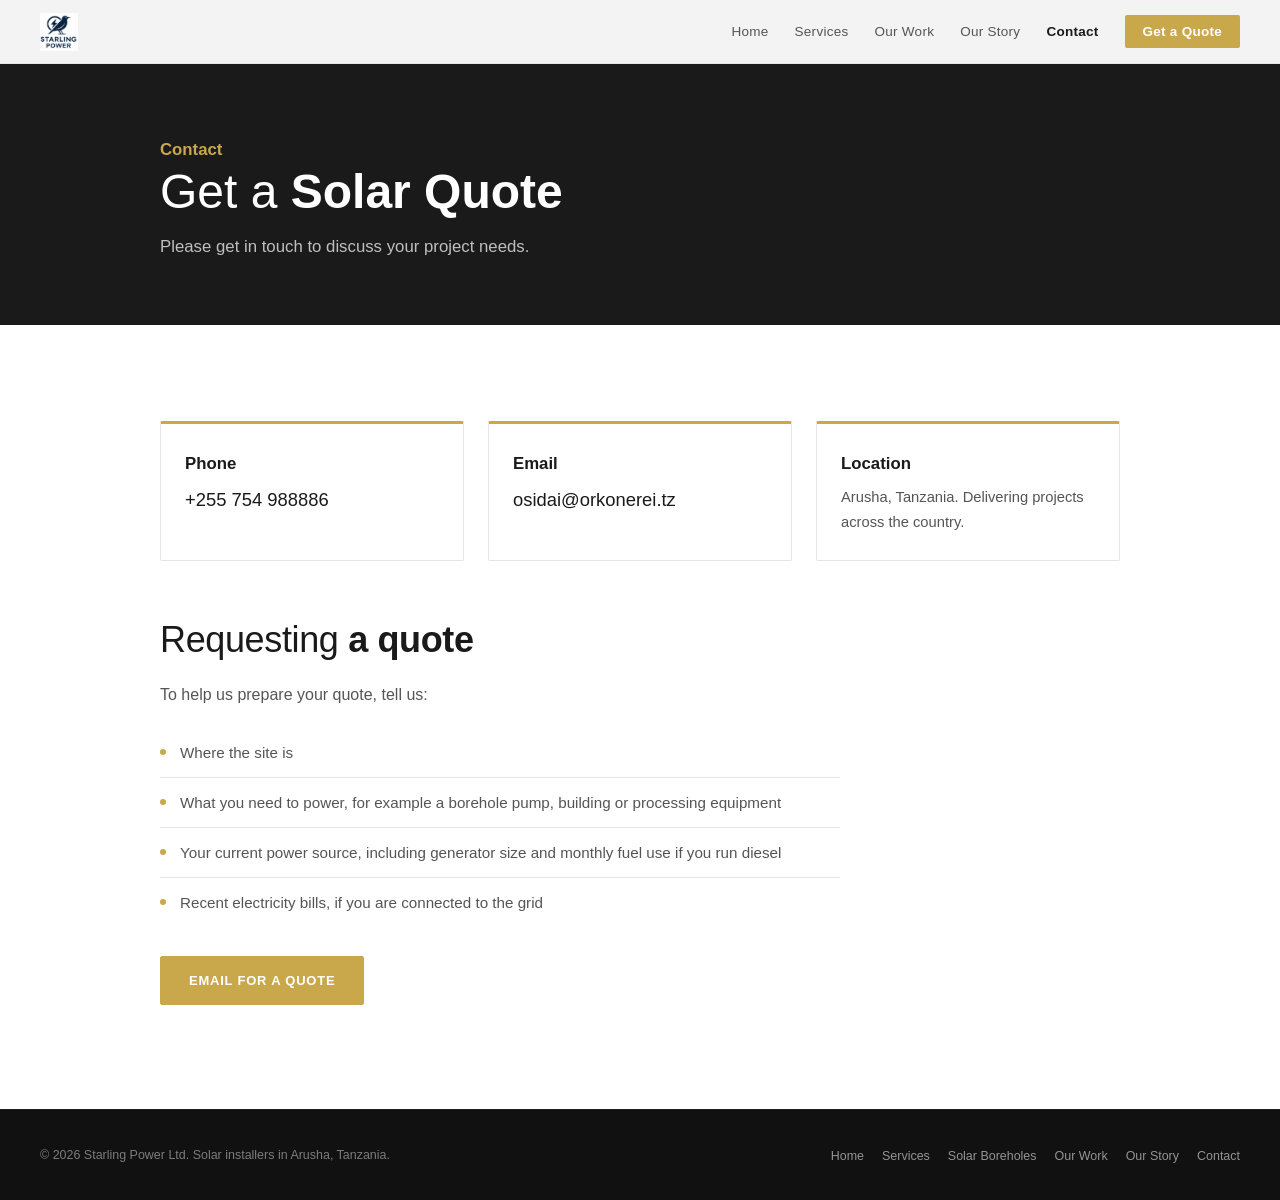
==== contact.html @ bae8ad11 "Add files via upload" ====
<!DOCTYPE html>
<html lang="en">
<head>
  <meta charset="utf-8">
  <meta name="viewport" content="width=device-width, initial-scale=1.0">
  <title>Contact Starling Power | Get a Solar Quote in Tanzania</title>
  <meta name="description" content="Contact Starling Power in Arusha for a commercial solar quote, energy audit or solar borehole anywhere in Tanzania. Call +255 754 988886.">
  <meta name="robots" content="index, follow">
  <link rel="canonical" href="https://starlingpowertz.com/contact.html">
  <meta name="geo.region" content="TZ-01">
  <meta name="geo.placename" content="Arusha, Tanzania">
  <meta property="og:type" content="website">
  <meta property="og:site_name" content="Starling Power">
  <meta property="og:title" content="Contact Starling Power | Get a Solar Quote in Tanzania">
  <meta property="og:description" content="Contact Starling Power in Arusha for a commercial solar quote, energy audit or solar borehole anywhere in Tanzania. Call +255 754 988886.">
  <meta property="og:url" content="https://starlingpowertz.com/contact.html">
  <meta property="og:image" content="https://starlingpowertz.com/Solar%20panel.jpeg">
  <meta property="og:locale" content="en_GB">
  <meta name="twitter:card" content="summary_large_image">
  <link rel="icon" href="Starling Power logo.png" type="image/png">
  <link rel="stylesheet" href="styles.css">
</head>
<body>

<header>
  <nav aria-label="Main navigation">
    <a href="index.html" class="nav-brand" aria-label="Starling Power home">
      <img src="Starling Power logo.png" alt="Starling Power logo">
    </a>
    <button class="nav-toggle" aria-label="Open menu" aria-expanded="false" aria-controls="nav-links">
      <span></span><span></span><span></span>
    </button>
    <ul class="nav-links" id="nav-links">
      <li><a href="index.html">Home</a></li>
      <li><a href="services.html">Services</a></li>
      <li><a href="our-work.html">Our Work</a></li>
      <li><a href="our-story.html">Our Story</a></li>
      <li><a href="contact.html" aria-current="page">Contact</a></li>
      <li><a href="contact.html" class="nav-quote">Get a Quote</a></li>
    </ul>
  </nav>
</header>

<main>

  <section class="page-intro">
    <div class="container">
      <p class="section-label">Contact</p>
      <h1>Get a <strong>Solar Quote</strong></h1>
      <p>Please get in touch to discuss your project needs.</p>
    </div>
  </section>

  <section>
    <div class="container">
      <div class="contact-details">
        <div class="card">
          <h3>Phone</h3>
          <a href="tel:+255754988886">+255 754 988886</a>
        </div>
        <div class="card">
          <h3>Email</h3>
          <a href="mailto:osidai@orkonerei.tz?subject=Solar%20quote%20request">osidai@orkonerei.tz</a>
        </div>
        <div class="card">
          <h3>Location</h3>
          <p style="margin:0;">Arusha, Tanzania. Delivering projects across the country.</p>
        </div>
      </div>

      <h2 style="margin-top:56px;">Requesting <strong>a quote</strong></h2>
      <p>To help us prepare your quote, tell us:</p>
      <ul class="bullet-list">
        <li>Where the site is</li>
        <li>What you need to power, for example a borehole pump, building or processing equipment</li>
        <li>Your current power source, including generator size and monthly fuel use if you run diesel</li>
        <li>Recent electricity bills, if you are connected to the grid</li>
      </ul>
      <p style="margin-top:28px;"><a href="mailto:osidai@orkonerei.tz?subject=Solar%20quote%20request" class="btn" style="color:#fff;text-decoration:none;">Email for a Quote</a></p>
    </div>
  </section>

</main>

<footer>
  <span class="footer-note">&copy; 2026 Starling Power Ltd. Solar installers in Arusha, Tanzania.</span>
  <ul class="footer-links">
    <li><a href="index.html">Home</a></li>
    <li><a href="services.html">Services</a></li>
    <li><a href="solar-boreholes.html">Solar Boreholes</a></li>
    <li><a href="our-work.html">Our Work</a></li>
    <li><a href="our-story.html">Our Story</a></li>
    <li><a href="contact.html">Contact</a></li>
  </ul>
</footer>

<script>
  // Mobile menu toggle
  (function () {
    var btn = document.querySelector('.nav-toggle');
    var links = document.getElementById('nav-links');
    btn.addEventListener('click', function () {
      var open = links.classList.toggle('open');
      btn.setAttribute('aria-expanded', open ? 'true' : 'false');
    });
  })();
</script>

</body>
</html>
---- styles.css ----
*, *::before, *::after { box-sizing: border-box; margin: 0; padding: 0; }

:root {
  --ink: #1a1a1a;
  --mid: #555;
  --muted: #888;
  --border: #e5e5e5;
  --bg: #fafafa;
  --white: #ffffff;
  --gold: #c9a84c;
  --gold-dark: #b8913e;
  --gold-light: #f0e6cc;
  --section-pad: 88px 24px;
  --nav-h: 64px;
}

html { scroll-behavior: smooth; scroll-padding-top: var(--nav-h); }

@media (prefers-reduced-motion: reduce) {
  html { scroll-behavior: auto; }
  * { transition: none !important; }
}

body {
  font-family: -apple-system, BlinkMacSystemFont, 'Segoe UI', Helvetica, Arial, sans-serif;
  color: var(--ink);
  background: var(--white);
  line-height: 1.65;
  -webkit-font-smoothing: antialiased;
}

img { max-width: 100%; }

a:focus-visible, button:focus-visible {
  outline: 2px solid var(--gold);
  outline-offset: 3px;
}

/* ── NAV ── */
nav {
  position: fixed;
  top: 0; left: 0; right: 0;
  z-index: 100;
  height: var(--nav-h);
  background: rgba(255,255,255,0.95);
  backdrop-filter: blur(8px);
  border-bottom: 1px solid var(--border);
  padding: 0 40px;
  display: flex;
  align-items: center;
  justify-content: space-between;
}

.nav-brand { display: flex; align-items: center; }
.nav-brand img { height: 38px; width: auto; display: block; }

.nav-links {
  display: flex;
  gap: 26px;
  align-items: center;
  list-style: none;
}

.nav-links a {
  font-size: 13.5px;
  color: var(--mid);
  text-decoration: none;
  letter-spacing: 0.02em;
  transition: color 0.2s;
}

.nav-links a:hover { color: var(--ink); }

.nav-links a.nav-quote {
  background: var(--gold);
  color: var(--white);
  padding: 9px 18px;
  border-radius: 2px;
  font-weight: 600;
}

.nav-links a.nav-quote:hover { background: var(--gold-dark); color: var(--white); }

.nav-toggle {
  display: none;
  background: none;
  border: 0;
  cursor: pointer;
  padding: 8px;
}

.nav-toggle span {
  display: block;
  width: 22px;
  height: 2px;
  background: var(--ink);
  margin: 5px 0;
}

/* ── GENERAL LINKS ── */
p a {
  color: var(--gold-dark);
  text-decoration: none;
  font-weight: 500;
}

p a:hover { text-decoration: underline; }

/* ── BUTTONS ── */
.btn {
  display: inline-block;
  padding: 13px 28px;
  background: var(--gold);
  color: var(--white);
  text-decoration: none;
  font-size: 13px;
  font-weight: 600;
  letter-spacing: 0.06em;
  text-transform: uppercase;
  border-radius: 2px;
  border: 1px solid var(--gold);
  transition: background 0.2s;
}

.btn:hover { background: var(--gold-dark); border-color: var(--gold-dark); }

.btn-ghost {
  background: transparent;
  color: var(--white);
  border-color: rgba(255,255,255,0.6);
}

.btn-ghost:hover { background: rgba(255,255,255,0.12); border-color: var(--white); }

.text-link {
  font-size: 0.85rem;
  font-weight: 600;
  color: var(--gold-dark);
  text-decoration: none;
}

.text-link:hover { text-decoration: underline; }

/* ── HERO ── */
.hero {
  position: relative;
  min-height: 100vh;
  display: flex;
  align-items: center;
  justify-content: center;
  overflow: hidden;
}

.hero-bg {
  position: absolute;
  inset: 0;
  background: url('Solar panel.jpeg') center/cover no-repeat;
  filter: brightness(0.38);
}

.hero-content {
  position: relative;
  text-align: center;
  padding: 120px 24px 80px;
  max-width: 760px;
}

.hero-logo-wrap {
  width: 150px;
  height: 150px;
  border-radius: 50%;
  background: #fff;
  overflow: hidden;
  display: flex;
  align-items: center;
  justify-content: center;
  margin: 0 auto 32px;
  box-shadow: 0 6px 32px rgba(0,0,0,0.45);
  padding: 14px;
}

.hero-logo { width: 100%; height: 100%; object-fit: contain; display: block; }

.hero-place {
  font-size: 13px;
  color: var(--gold);
  margin-bottom: 14px;
  letter-spacing: 0.04em;
}

.hero h1 {
  font-size: clamp(2.1rem, 5.5vw, 3.6rem);
  font-weight: 300;
  color: var(--white);
  line-height: 1.12;
  margin-bottom: 24px;
  letter-spacing: -0.01em;
}

.hero h1 .line-strong { font-weight: 600; display: block; }

.hero p {
  font-size: 1.05rem;
  color: rgba(255,255,255,0.78);
  max-width: 560px;
  margin: 0 auto 36px;
}

.hero-ctas { display: flex; gap: 14px; justify-content: center; flex-wrap: wrap; }

/* ── SECTIONS ── */
section { padding: var(--section-pad); }
.tint { background: var(--bg); }

.container { max-width: 960px; margin: 0 auto; }

.section-label {
  font-size: 13px;
  font-weight: 600;
  color: var(--gold-dark);
  margin-bottom: 10px;
}

h2 {
  font-size: clamp(1.6rem, 3vw, 2.25rem);
  font-weight: 300;
  letter-spacing: -0.01em;
  margin-bottom: 20px;
  line-height: 1.25;
}

h2 strong { font-weight: 600; }

h3 {
  font-size: 1.05rem;
  font-weight: 600;
  color: var(--ink);
  margin-bottom: 8px;
}

.lead {
  font-size: 1.1rem;
  color: var(--mid);
  max-width: 680px;
  margin-bottom: 28px;
}

p {
  color: var(--mid);
  margin-bottom: 16px;
  max-width: 680px;
}

/* ── GRIDS ── */
.grid-3 {
  display: grid;
  grid-template-columns: repeat(auto-fit, minmax(240px, 1fr));
  gap: 24px;
  margin-top: 36px;
}

.card {
  background: var(--white);
  border: 1px solid var(--border);
  border-top: 3px solid var(--gold);
  border-radius: 2px;
  padding: 26px 24px;
  display: flex;
  flex-direction: column;
}

.card p { font-size: 0.92rem; margin-bottom: 14px; }
.card .text-link:first-of-type { margin-top: auto; }

/* Stats strip */
.stats {
  display: grid;
  grid-template-columns: repeat(auto-fit, minmax(200px, 1fr));
  gap: 1px;
  background: var(--border);
  border: 1px solid var(--border);
  margin-top: 40px;
}

.stat { background: var(--white); padding: 28px 24px; }

.stat .number {
  font-size: 2.1rem;
  font-weight: 300;
  color: var(--gold-dark);
  line-height: 1;
  margin-bottom: 10px;
}

.stat .label { font-size: 0.9rem; font-weight: 600; color: var(--ink); margin-bottom: 4px; }
.stat p { font-size: 0.85rem; color: var(--muted); margin: 0; }

/* Mission pillars */
.pillars {
  display: grid;
  grid-template-columns: repeat(auto-fit, minmax(200px, 1fr));
  gap: 0;
  margin-top: 32px;
  border-top: 1px solid var(--border);
}

.pillar {
  padding: 22px 20px 22px 0;
  font-size: 1.35rem;
  font-weight: 300;
  color: var(--ink);
  border-bottom: 1px solid var(--border);
}

/* Innovation tags */
.tags {
  display: flex;
  flex-wrap: wrap;
  gap: 10px;
  list-style: none;
  margin-top: 20px;
  max-width: 760px;
}

.tags li {
  background: var(--white);
  border: 1px solid var(--border);
  border-radius: 999px;
  padding: 8px 16px;
  font-size: 0.88rem;
  color: var(--ink);
}

/* Values */
.values-row {
  display: flex;
  gap: 40px;
  flex-wrap: wrap;
  margin-top: 28px;
}

.value-word {
  font-size: 1.6rem;
  font-weight: 300;
  color: var(--ink);
  padding-left: 16px;
  border-left: 3px solid var(--gold);
  line-height: 1.2;
}

/* Bullet list */
.bullet-list { list-style: none; margin-top: 20px; max-width: 680px; }

.bullet-list li {
  display: flex;
  align-items: flex-start;
  gap: 14px;
  padding: 12px 0;
  border-bottom: 1px solid var(--border);
  color: var(--mid);
  font-size: 0.95rem;
}

.bullet-list li:last-child { border-bottom: none; }

.bullet-list li::before {
  content: '';
  flex-shrink: 0;
  width: 6px;
  height: 6px;
  background: var(--gold);
  border-radius: 50%;
  margin-top: 9px;
}

.two-col {
  display: grid;
  grid-template-columns: 1fr 1fr;
  gap: 48px;
  align-items: start;
}

/* Legal block */
.legal-block {
  border-left: 3px solid var(--gold);
  padding: 18px 22px;
  background: var(--gold-light);
  border-radius: 0 4px 4px 0;
  margin-top: 24px;
}

.legal-block p { margin: 0; font-size: 0.9rem; color: var(--ink); }

/* ── OUR STORY ── */
.gallery {
  display: grid;
  grid-template-columns: 1fr 1fr;
  gap: 20px;
  margin-top: 28px;
}

.gallery figure { margin: 0; }

.gallery img {
  width: 100%;
  aspect-ratio: 16 / 9;
  object-fit: cover;
  border-radius: 4px;
  display: block;
}

.gallery figcaption { font-size: 0.85rem; color: var(--muted); margin-top: 8px; }

@media (max-width: 860px) { .gallery { grid-template-columns: 1fr; } }

.story-photo {
  width: 100%;
  height: auto;
  border-radius: 4px;
  display: block;
  margin: 8px 0 36px;
  max-height: 520px;
  object-fit: cover;
}

.founders {
  display: grid;
  grid-template-columns: 1fr 1fr;
  gap: 24px;
  margin-top: 28px;
}

.founder-card {
  background: var(--white);
  border: 1px solid var(--border);
  border-radius: 4px;
  padding: 26px;
}

.founder-card .name { font-size: 1.05rem; font-weight: 600; color: var(--ink); margin-bottom: 2px; }
.founder-card .role { font-size: 0.85rem; color: var(--muted); margin-bottom: 12px; }
.founder-card p { font-size: 0.92rem; margin: 0; }

.partners {
  display: flex;
  align-items: center;
  gap: 18px;
  flex-wrap: wrap;
  margin-top: 36px;
}

.partners .partner-label { font-size: 0.85rem; color: var(--muted); }

.partner-logo-pill {
  display: flex;
  align-items: center;
  justify-content: center;
  background: var(--white);
  border: 1px solid var(--border);
  border-radius: 6px;
  padding: 8px 14px;
  height: 54px;
  text-decoration: none;
}

.partner-logo-pill img { height: 34px; width: auto; max-width: 110px; object-fit: contain; display: block; }

/* ── CONTACT ── */
.contact { background: #1a1a1a; color: var(--white); padding: 72px 24px; }

.contact .container {
  display: flex;
  flex-wrap: wrap;
  align-items: center;
  justify-content: space-between;
  gap: 32px;
}

.contact h2 { color: var(--white); margin-bottom: 8px; }
.contact p { color: rgba(255,255,255,0.65); margin: 0; }

.contact-actions { display: flex; flex-direction: column; gap: 14px; align-items: flex-start; }

.contact-phone {
  font-size: 1.5rem;
  font-weight: 300;
  color: var(--white);
  text-decoration: none;
  letter-spacing: 0.02em;
}

.contact-phone:hover { color: var(--gold); }

.contact-email { font-size: 1rem; color: rgba(255,255,255,0.8); text-decoration: none; }
.contact-email:hover { color: var(--gold); }

/* ── FOOTER ── */
footer {
  background: #111;
  padding: 32px 40px;
  display: flex;
  flex-wrap: wrap;
  align-items: center;
  justify-content: space-between;
  gap: 20px;
  border-top: 1px solid rgba(255,255,255,0.06);
}

.footer-note { font-size: 0.78rem; color: rgba(255,255,255,0.45); }

.footer-links { display: flex; flex-wrap: wrap; gap: 18px; list-style: none; }

.footer-links a { font-size: 0.78rem; color: rgba(255,255,255,0.55); text-decoration: none; }
.footer-links a:hover { color: var(--gold); }

.divider { border: none; border-top: 1px solid var(--border); margin: 0; }

/* ── RESPONSIVE ── */
@media (max-width: 860px) {
  nav { padding: 0 20px; }
  .nav-toggle { display: block; }

  .nav-links {
    display: none;
    position: absolute;
    top: var(--nav-h);
    left: 0; right: 0;
    flex-direction: column;
    align-items: flex-start;
    gap: 0;
    background: var(--white);
    border-bottom: 1px solid var(--border);
    padding: 8px 20px 20px;
  }

  .nav-links.open { display: flex; }
  .nav-links li { width: 100%; }
  .nav-links a { display: block; padding: 12px 0; font-size: 15px; }
  .nav-links a.nav-quote { display: inline-block; margin-top: 10px; padding: 10px 18px; }

  .two-col, .founders { grid-template-columns: 1fr; gap: 24px; }
  footer { flex-direction: column; align-items: flex-start; }
  .contact .container { flex-direction: column; align-items: flex-start; }
}

/* ── MULTI-PAGE ADDITIONS ── */
.nav-links a[aria-current="page"] { color: var(--ink); font-weight: 600; }

.page-intro {
  background: var(--ink);
  color: var(--white);
  padding: calc(var(--nav-h) + 72px) 24px 64px;
}

.page-intro h1 {
  font-size: clamp(2rem, 4.5vw, 3rem);
  font-weight: 300;
  line-height: 1.15;
  margin-bottom: 14px;
  color: var(--white);
}

.page-intro h1 strong { font-weight: 600; }
.page-intro p { color: rgba(255,255,255,0.72); margin: 0; font-size: 1.05rem; }
.page-intro .section-label { color: var(--gold); }

.contact-details {
  display: grid;
  grid-template-columns: repeat(auto-fit, minmax(240px, 1fr));
  gap: 24px;
  margin-top: 8px;
}

.contact-details .card a { color: var(--ink); text-decoration: none; font-size: 1.15rem; }
.contact-details .card a:hover { color: var(--gold-dark); }


.spec-table { width: 100%; max-width: 680px; border-collapse: collapse; background: var(--white); border: 1px solid var(--border); }
.spec-table th, .spec-table td { padding: 12px 16px; text-align: left; border-bottom: 1px solid var(--border); font-size: 0.95rem; }
.spec-table thead th { font-weight: 600; color: var(--ink); background: var(--gold-light); }
.spec-table tbody th { font-weight: 500; color: var(--ink); }
.spec-table td { color: var(--mid); }
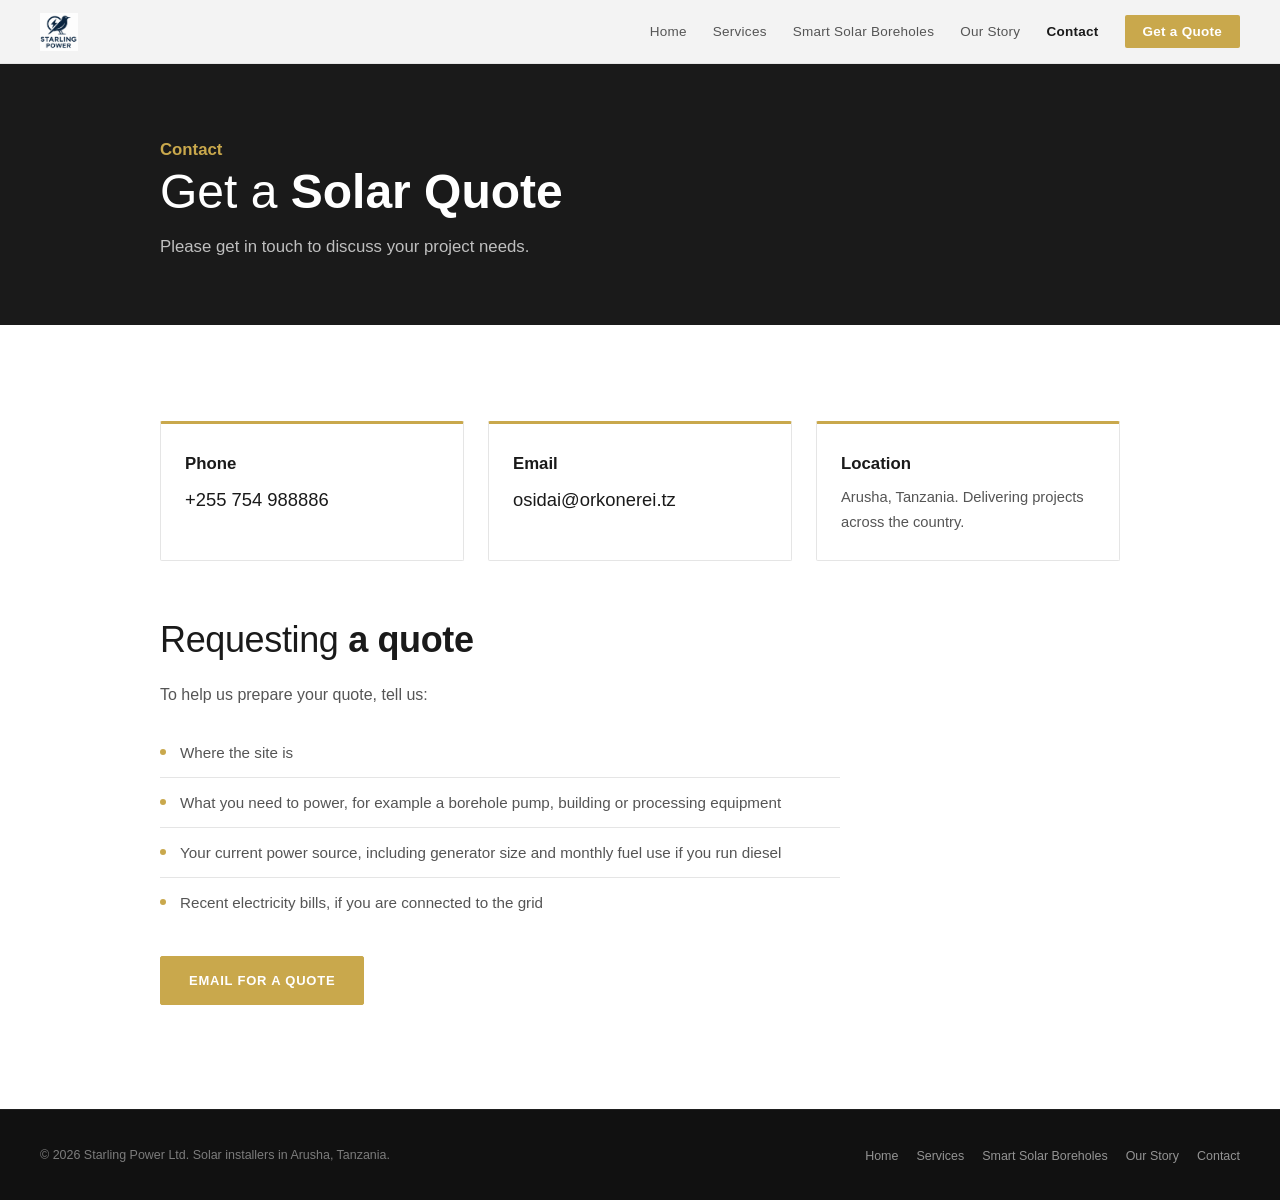
==== commit c275a6d8: "New changes" ====
--- a/contact.html
+++ b/contact.html
@@ -33,7 +33,7 @@
     <ul class="nav-links" id="nav-links">
       <li><a href="index.html">Home</a></li>
       <li><a href="services.html">Services</a></li>
-      <li><a href="our-work.html">Our Work</a></li>
+      <li><a href="solar-boreholes.html">Smart Solar Boreholes</a></li>
       <li><a href="our-story.html">Our Story</a></li>
       <li><a href="contact.html" aria-current="page">Contact</a></li>
       <li><a href="contact.html" class="nav-quote">Get a Quote</a></li>
@@ -87,8 +87,7 @@
   <ul class="footer-links">
     <li><a href="index.html">Home</a></li>
     <li><a href="services.html">Services</a></li>
-    <li><a href="solar-boreholes.html">Solar Boreholes</a></li>
-    <li><a href="our-work.html">Our Work</a></li>
+    <li><a href="solar-boreholes.html">Smart Solar Boreholes</a></li>
     <li><a href="our-story.html">Our Story</a></li>
     <li><a href="contact.html">Contact</a></li>
   </ul>
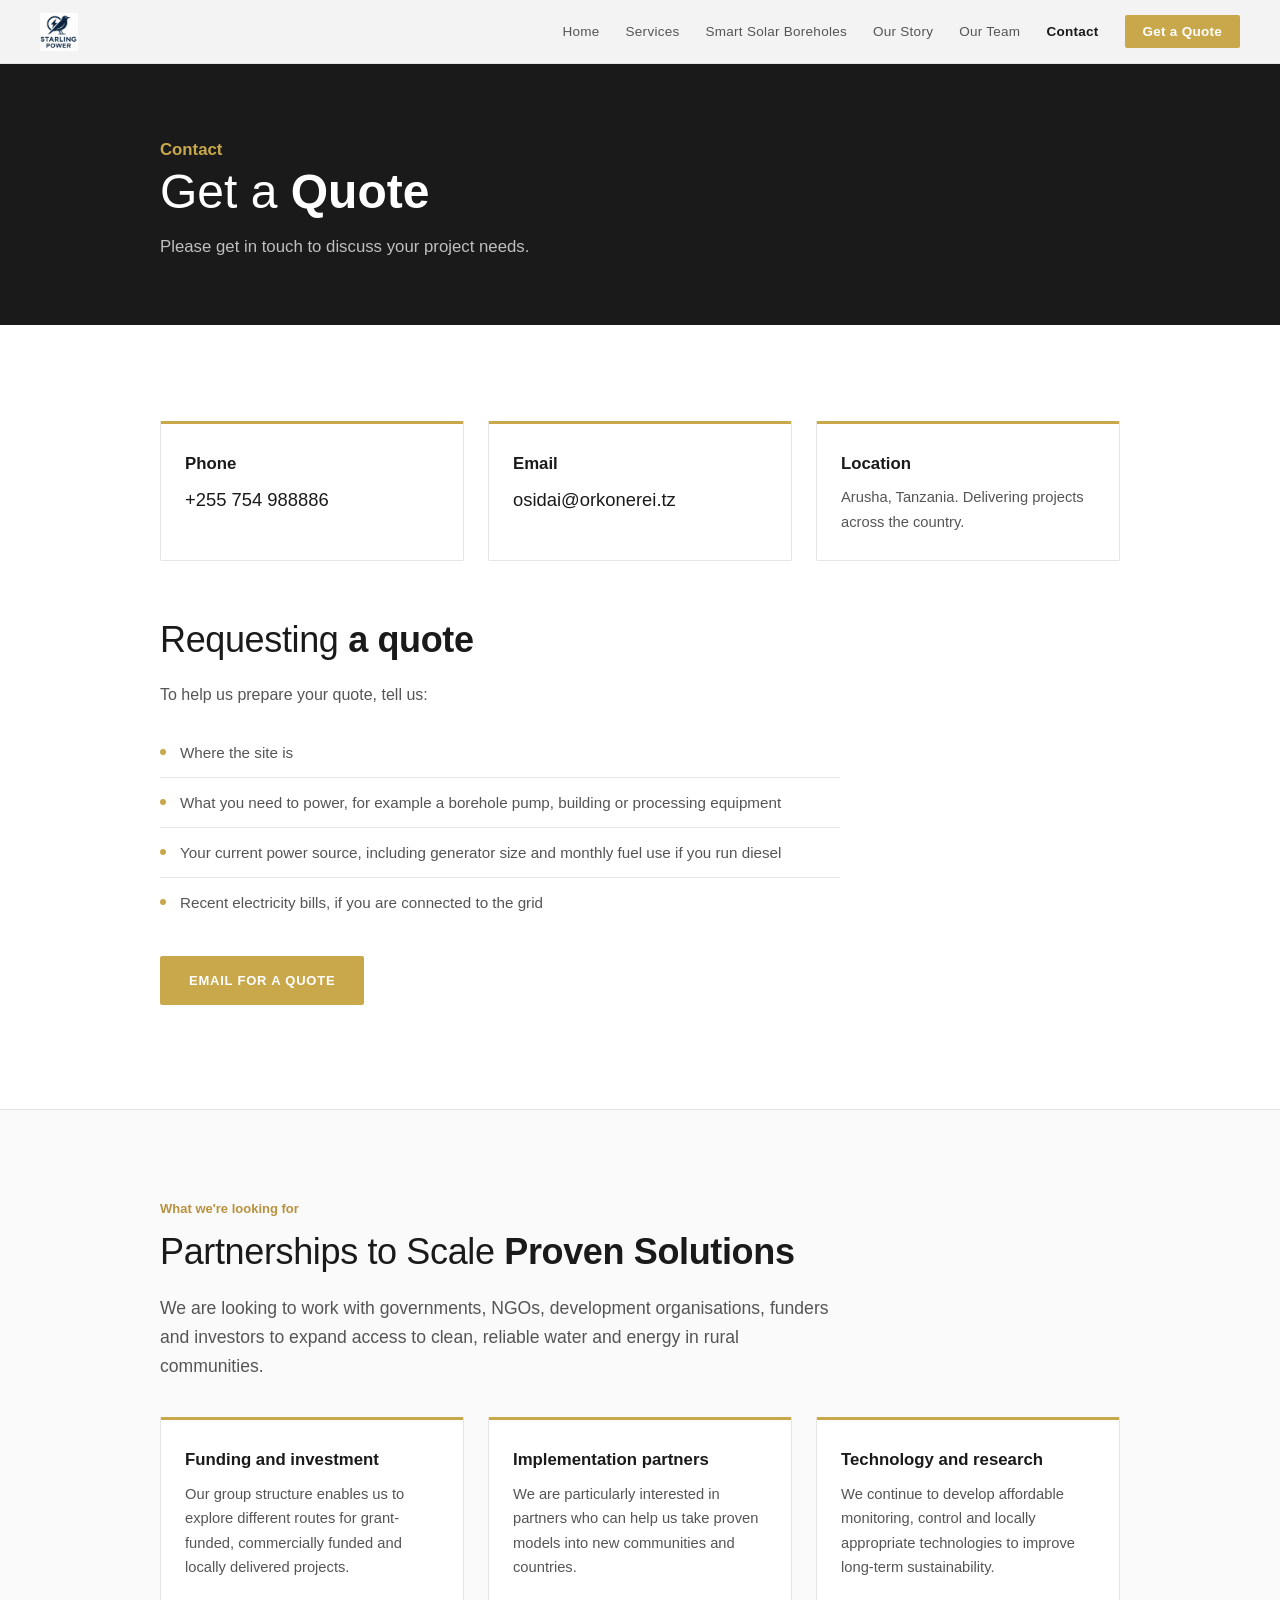
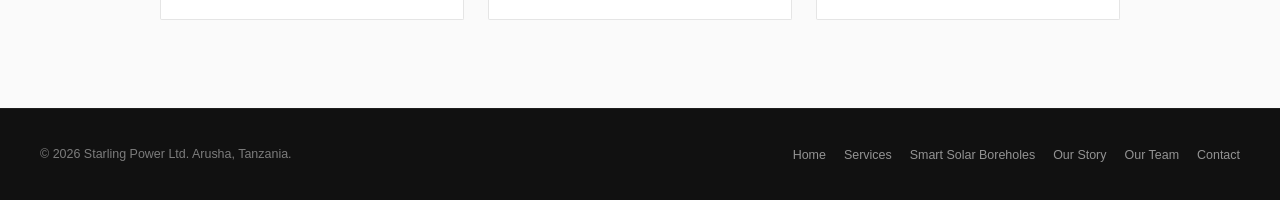
==== commit 8739ea17: "Add files via upload" ====
--- a/contact.html
+++ b/contact.html
@@ -3,16 +3,16 @@
 <head>
   <meta charset="utf-8">
   <meta name="viewport" content="width=device-width, initial-scale=1.0">
-  <title>Contact Starling Power | Get a Solar Quote in Tanzania</title>
-  <meta name="description" content="Contact Starling Power in Arusha for a commercial solar quote, energy audit or solar borehole anywhere in Tanzania. Call +255 754 988886.">
+  <title>Contact Starling Power | Get a Quote in Tanzania</title>
+  <meta name="description" content="Contact Starling Power in Arusha about solar boreholes, off-grid solar, partnerships or investment in Tanzania. Call +255 754 988886.">
   <meta name="robots" content="index, follow">
   <link rel="canonical" href="https://starlingpowertz.com/contact.html">
   <meta name="geo.region" content="TZ-01">
   <meta name="geo.placename" content="Arusha, Tanzania">
   <meta property="og:type" content="website">
   <meta property="og:site_name" content="Starling Power">
-  <meta property="og:title" content="Contact Starling Power | Get a Solar Quote in Tanzania">
-  <meta property="og:description" content="Contact Starling Power in Arusha for a commercial solar quote, energy audit or solar borehole anywhere in Tanzania. Call +255 754 988886.">
+  <meta property="og:title" content="Contact Starling Power | Get a Quote in Tanzania">
+  <meta property="og:description" content="Contact Starling Power in Arusha about solar boreholes, off-grid solar, partnerships or investment in Tanzania. Call +255 754 988886.">
   <meta property="og:url" content="https://starlingpowertz.com/contact.html">
   <meta property="og:image" content="https://starlingpowertz.com/Solar%20panel.jpeg">
   <meta property="og:locale" content="en_GB">
@@ -35,6 +35,7 @@
       <li><a href="services.html">Services</a></li>
       <li><a href="solar-boreholes.html">Smart Solar Boreholes</a></li>
       <li><a href="our-story.html">Our Story</a></li>
+      <li><a href="team.html">Our Team</a></li>
       <li><a href="contact.html" aria-current="page">Contact</a></li>
       <li><a href="contact.html" class="nav-quote">Get a Quote</a></li>
     </ul>
@@ -46,7 +47,7 @@
   <section class="page-intro">
     <div class="container">
       <p class="section-label">Contact</p>
-      <h1>Get a <strong>Solar Quote</strong></h1>
+      <h1>Get a <strong>Quote</strong></h1>
       <p>Please get in touch to discuss your project needs.</p>
     </div>
   </section>
@@ -60,7 +61,7 @@
         </div>
         <div class="card">
           <h3>Email</h3>
-          <a href="mailto:osidai@orkonerei.tz?subject=Solar%20quote%20request">osidai@orkonerei.tz</a>
+          <a href="mailto:osidai@orkonerei.tz?subject=Enquiry%20for%20Starling%20Power">osidai@orkonerei.tz</a>
         </div>
         <div class="card">
           <h3>Location</h3>
@@ -80,15 +81,40 @@
     </div>
   </section>
 
+  <hr class="divider">
+
+  <section id="work-with-us" class="tint">
+    <div class="container">
+      <p class="section-label">What we're looking for</p>
+      <h2>Partnerships to Scale <strong>Proven Solutions</strong></h2>
+      <p class="lead">We are looking to work with governments, NGOs, development organisations, funders and investors to expand access to clean, reliable water and energy in rural communities.</p>
+      <div class="grid-3">
+        <div class="card">
+          <h3>Funding and investment</h3>
+          <p>Our group structure enables us to explore different routes for grant-funded, commercially funded and locally delivered projects.</p>
+        </div>
+        <div class="card">
+          <h3>Implementation partners</h3>
+          <p>We are particularly interested in partners who can help us take proven models into new communities and countries.</p>
+        </div>
+        <div class="card">
+          <h3>Technology and research</h3>
+          <p>We continue to develop affordable monitoring, control and locally appropriate technologies to improve long-term sustainability.</p>
+        </div>
+      </div>
+    </div>
+  </section>
+
 </main>
 
 <footer>
-  <span class="footer-note">&copy; 2026 Starling Power Ltd. Solar installers in Arusha, Tanzania.</span>
+  <span class="footer-note">&copy; 2026 Starling Power Ltd. Arusha, Tanzania.</span>
   <ul class="footer-links">
     <li><a href="index.html">Home</a></li>
     <li><a href="services.html">Services</a></li>
     <li><a href="solar-boreholes.html">Smart Solar Boreholes</a></li>
     <li><a href="our-story.html">Our Story</a></li>
+    <li><a href="team.html">Our Team</a></li>
     <li><a href="contact.html">Contact</a></li>
   </ul>
 </footer>
--- a/styles.css
+++ b/styles.css
@@ -580,3 +580,26 @@
 .spec-table thead th { font-weight: 600; color: var(--ink); background: var(--gold-light); }
 .spec-table tbody th { font-weight: 500; color: var(--ink); }
 .spec-table td { color: var(--mid); }
+
+/* ── TEAM ── */
+.team-grid { display: grid; grid-template-columns: repeat(auto-fill, minmax(200px, 1fr)); gap: 24px; }
+.team-card { background: var(--white); border: 1px solid var(--border); border-radius: 4px; padding: 28px 20px; text-align: center; }
+.team-card .avatar { width: 88px; height: 88px; border-radius: 50%; background: var(--gold-light); color: var(--gold-dark); font-size: 1.6rem; font-weight: 600; display: flex; align-items: center; justify-content: center; margin: 0 auto 16px; }
+.team-card .name { font-weight: 600; color: var(--ink); margin-bottom: 4px; }
+.team-card .role { font-size: 0.85rem; color: var(--muted); }
+
+/* ── QUOTES ── */
+.quote-card { margin: 0; background: var(--bg); border-radius: 4px; padding: 28px; }
+.quote-card blockquote { font-size: 1rem; color: var(--ink); line-height: 1.7; margin-bottom: 14px; font-style: italic; }
+.quote-card figcaption { font-size: 0.85rem; font-weight: 600; color: var(--gold-dark); }
+
+/* ── NAV BREAKPOINT (six tabs) ── */
+@media (max-width: 1100px) {
+  nav { padding: 0 20px; }
+  .nav-toggle { display: block; }
+  .nav-links { display: none; position: absolute; top: var(--nav-h); left: 0; right: 0; flex-direction: column; align-items: flex-start; gap: 0; background: var(--white); border-bottom: 1px solid var(--border); padding: 8px 20px 20px; }
+  .nav-links.open { display: flex; }
+  .nav-links li { width: 100%; }
+  .nav-links a { display: block; padding: 12px 0; font-size: 15px; }
+  .nav-links a.nav-quote { display: inline-block; margin-top: 10px; padding: 10px 18px; }
+}
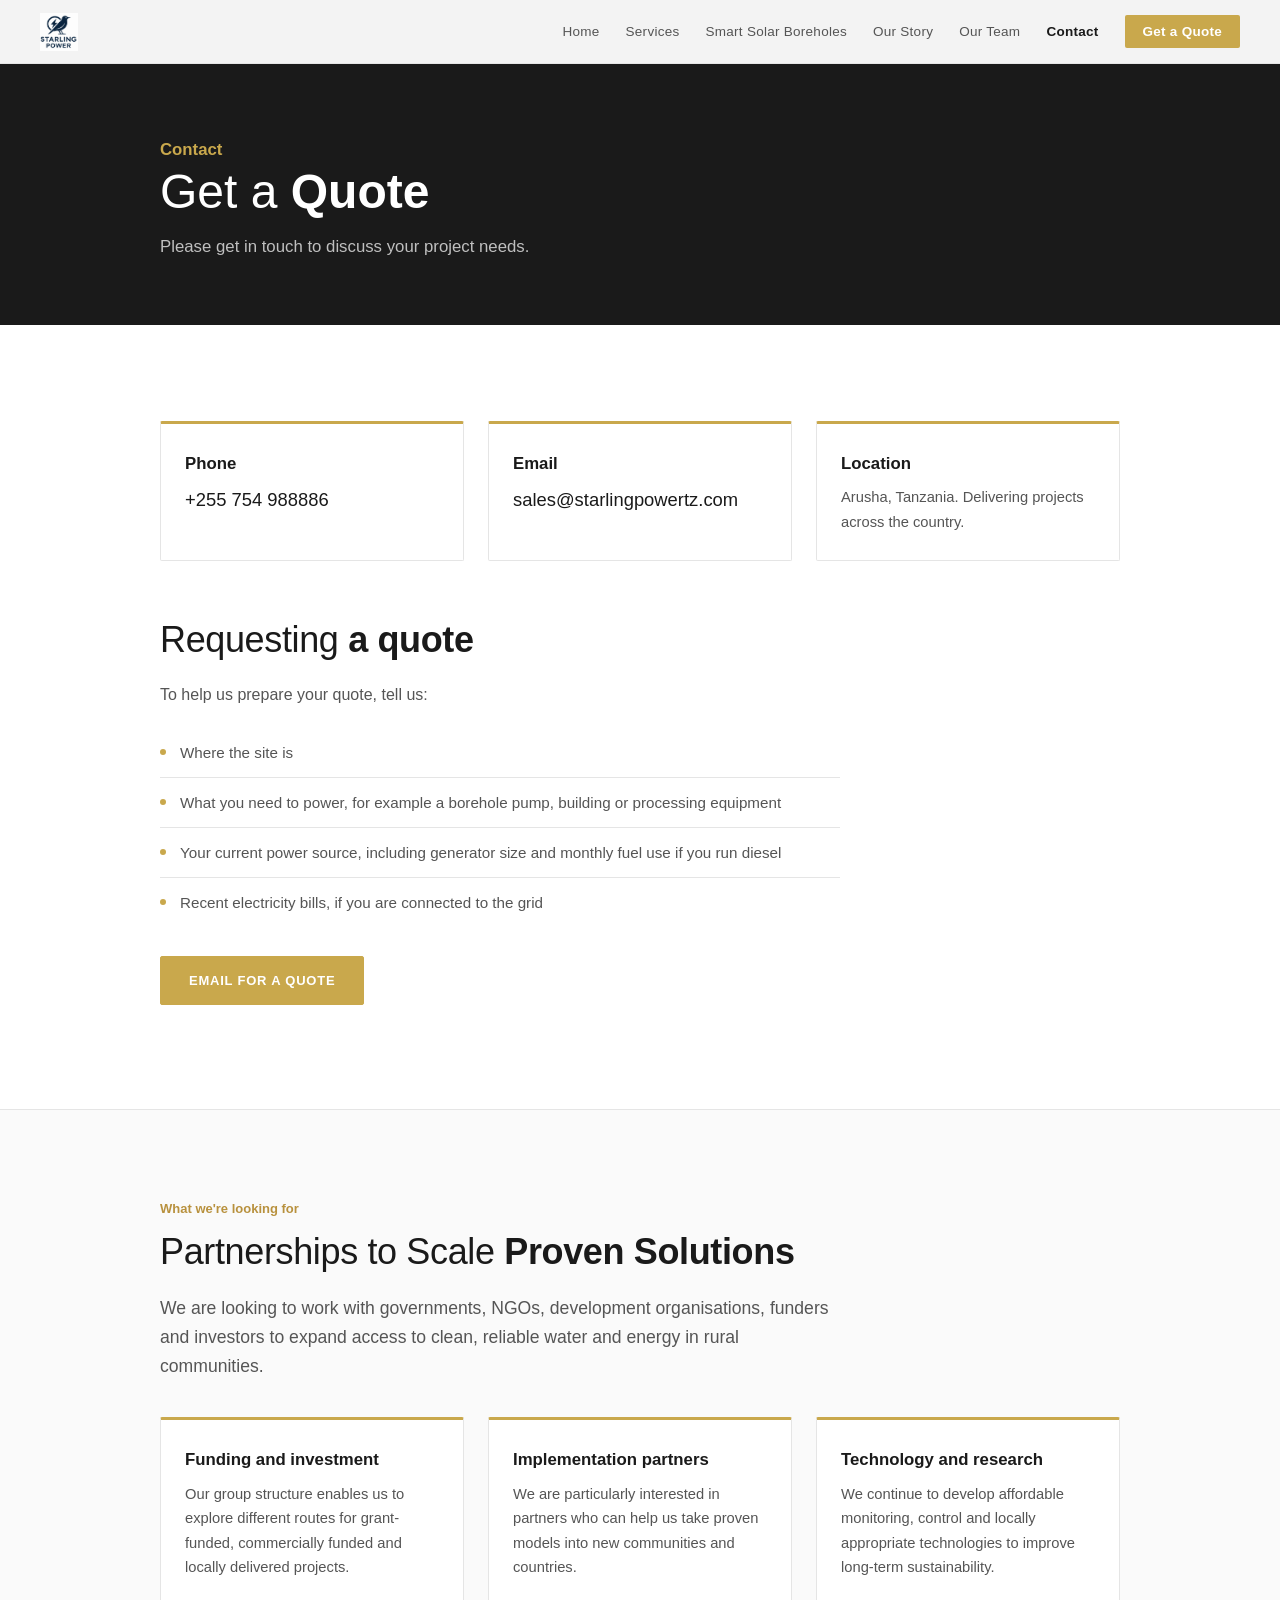
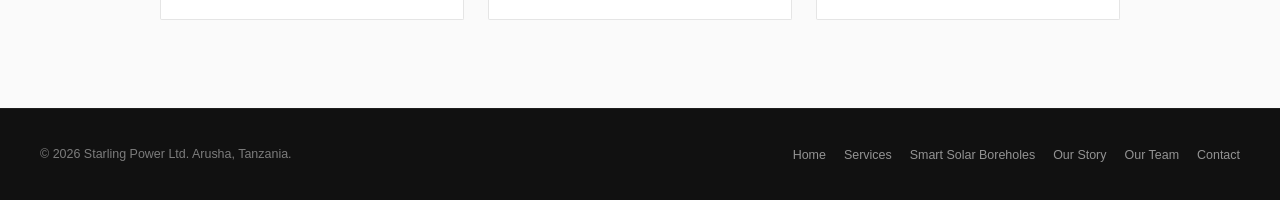
==== commit b64113aa: "Add files via upload" ====
--- a/contact.html
+++ b/contact.html
@@ -61,7 +61,7 @@
         </div>
         <div class="card">
           <h3>Email</h3>
-          <a href="mailto:osidai@orkonerei.tz?subject=Enquiry%20for%20Starling%20Power">osidai@orkonerei.tz</a>
+          <a href="mailto:sales@starlingpowertz.com?subject=Enquiry%20for%20Starling%20Power">sales@starlingpowertz.com</a>
         </div>
         <div class="card">
           <h3>Location</h3>
@@ -77,7 +77,7 @@
         <li>Your current power source, including generator size and monthly fuel use if you run diesel</li>
         <li>Recent electricity bills, if you are connected to the grid</li>
       </ul>
-      <p style="margin-top:28px;"><a href="mailto:osidai@orkonerei.tz?subject=Solar%20quote%20request" class="btn" style="color:#fff;text-decoration:none;">Email for a Quote</a></p>
+      <p style="margin-top:28px;"><a href="mailto:sales@starlingpowertz.com?subject=Solar%20quote%20request" class="btn" style="color:#fff;text-decoration:none;">Email for a Quote</a></p>
     </div>
   </section>
 
--- a/styles.css
+++ b/styles.css
@@ -603,3 +603,8 @@
   .nav-links a { display: block; padding: 12px 0; font-size: 15px; }
   .nav-links a.nav-quote { display: inline-block; margin-top: 10px; padding: 10px 18px; }
 }
+
+/* ── TEAM PHOTOS ── */
+.team-card .avatar { width: 120px; height: 120px; overflow: hidden; }
+.team-card .avatar img { width: 100%; height: 100%; object-fit: cover; object-position: center top; display: block; }
+.team-card .avatar.has-photo { background: var(--border); }
